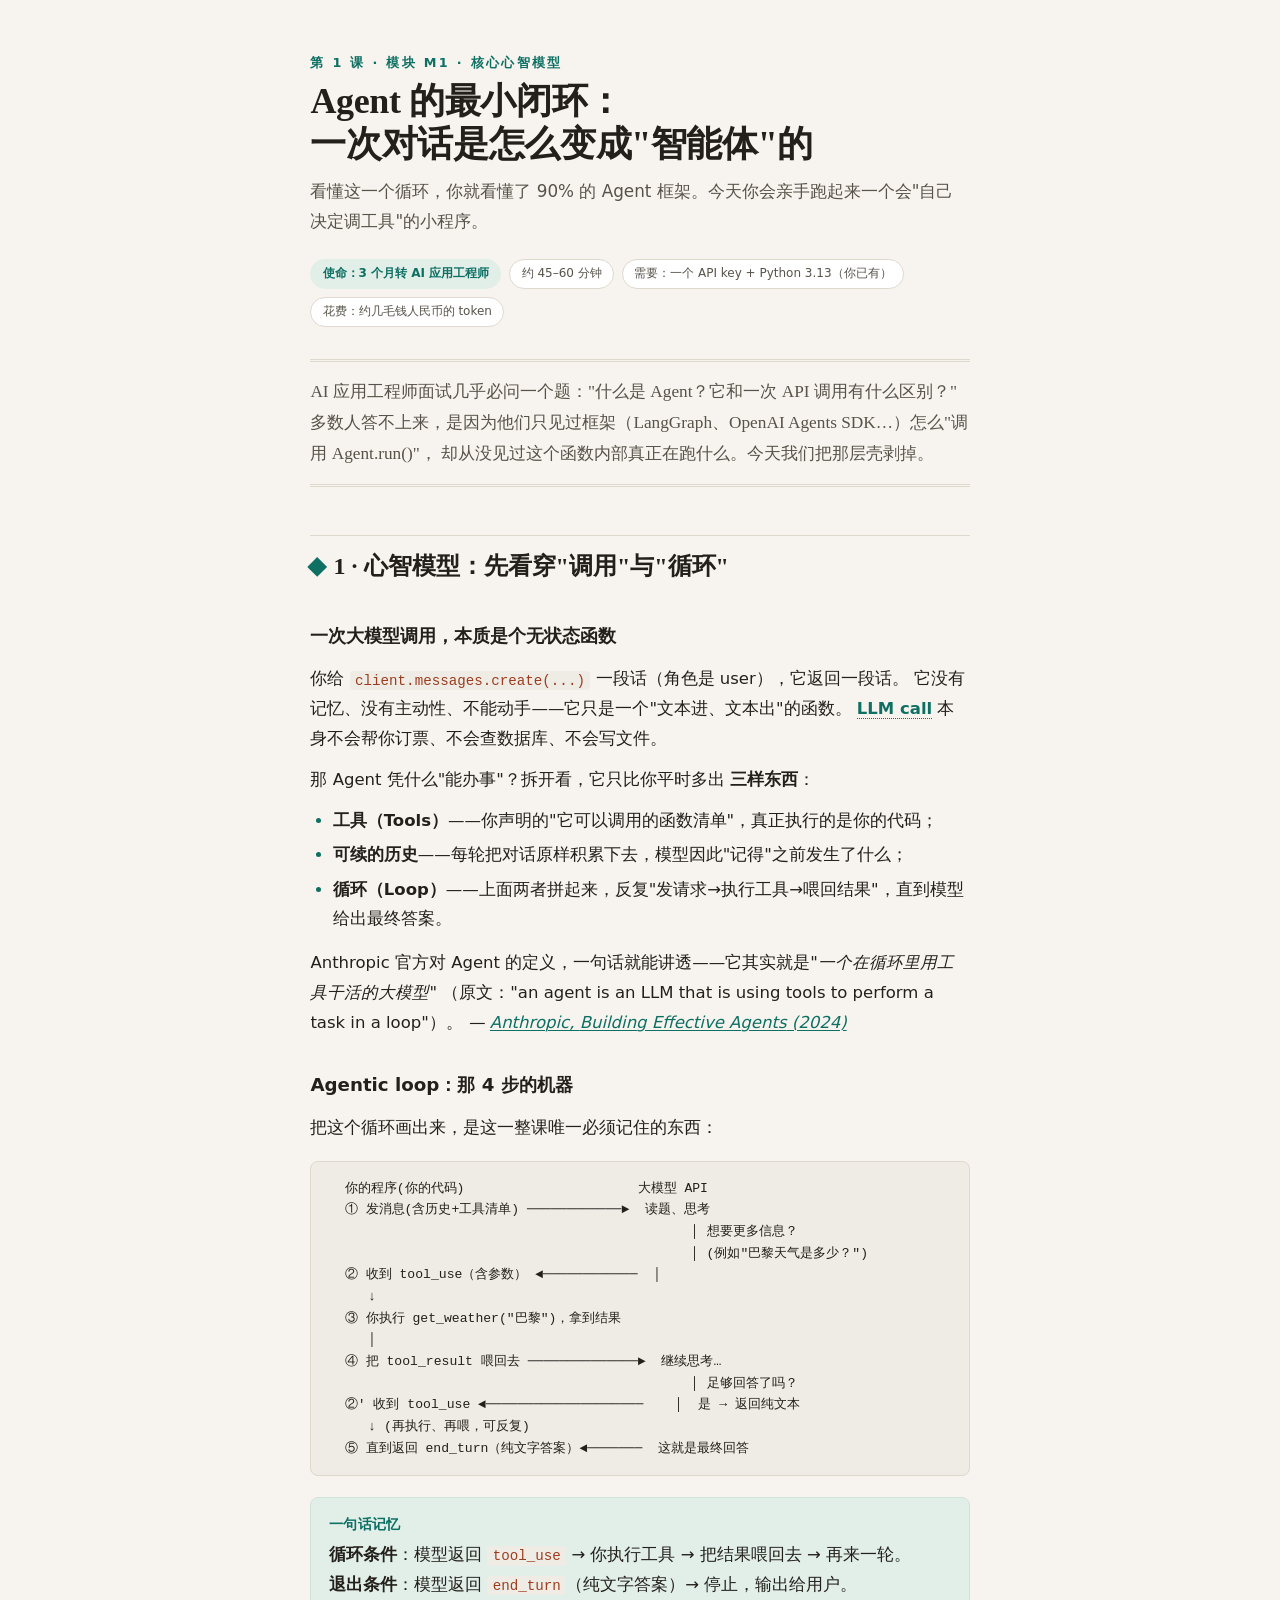
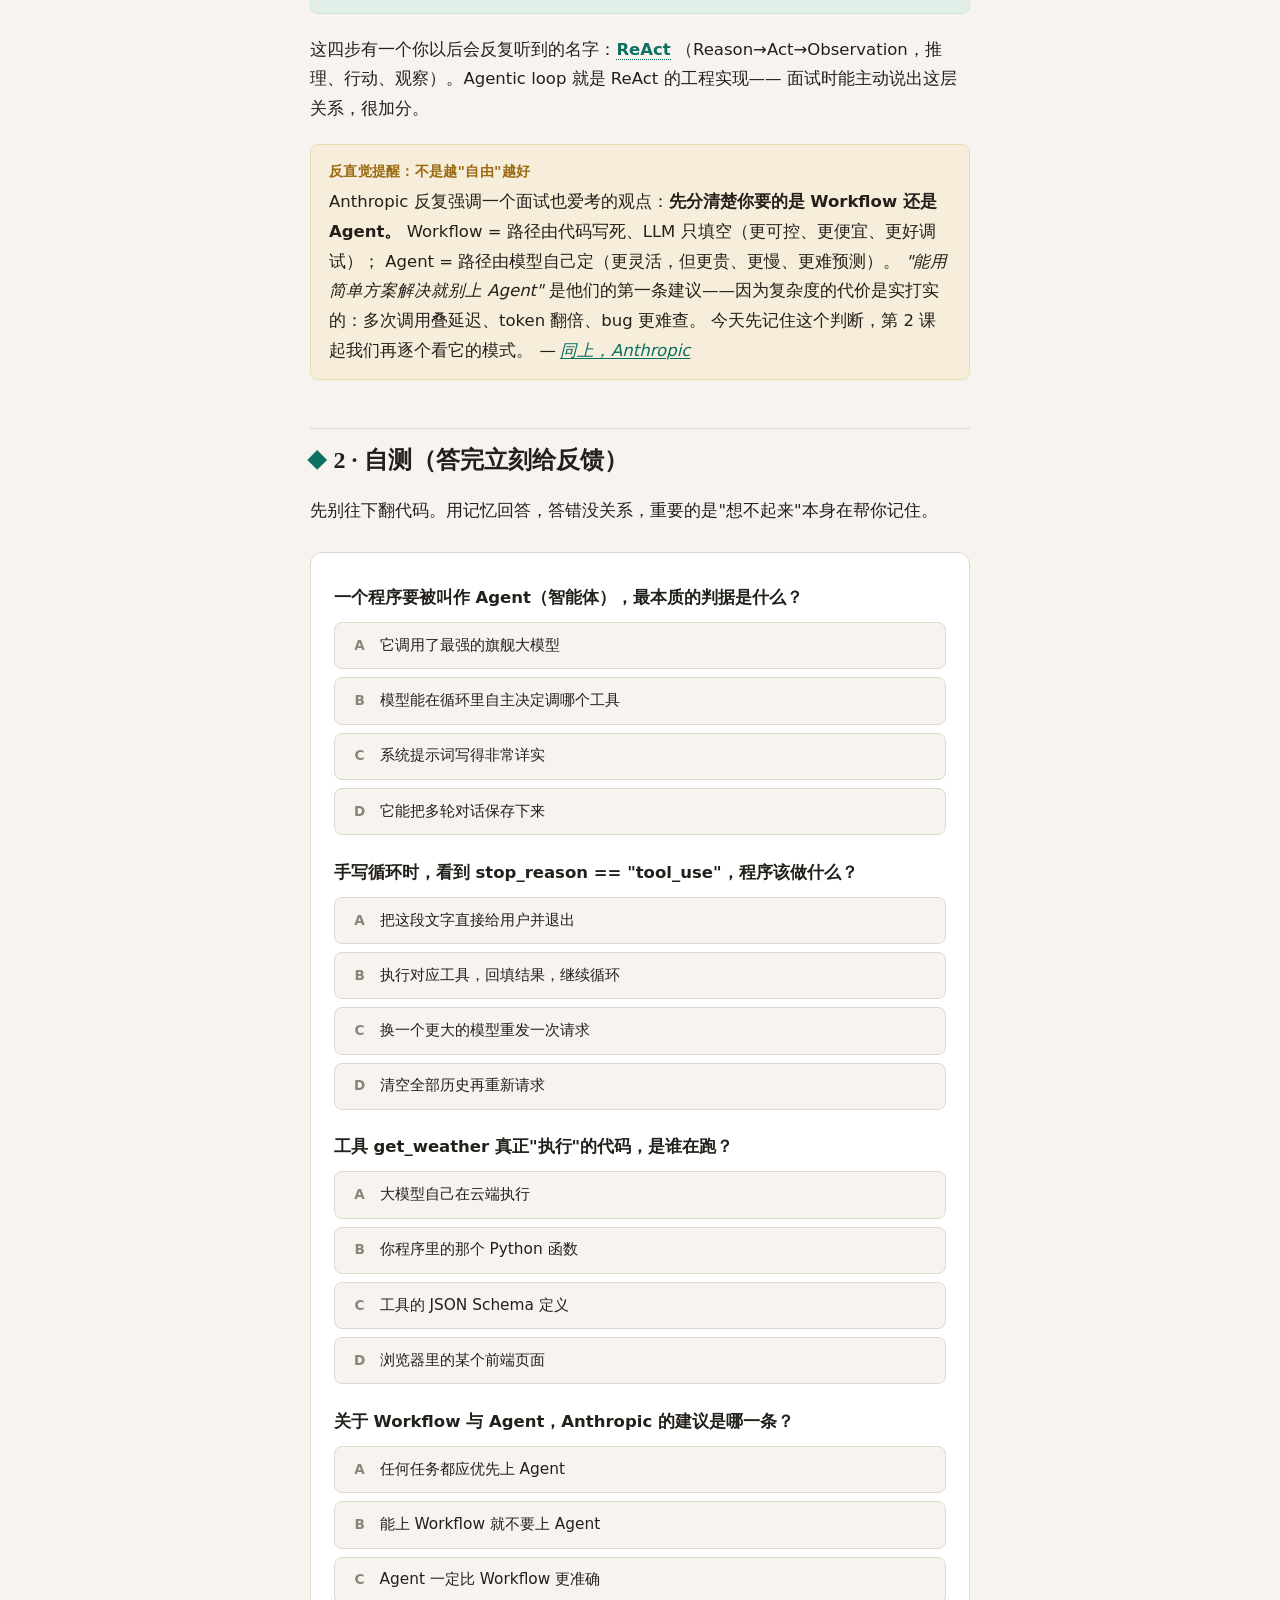
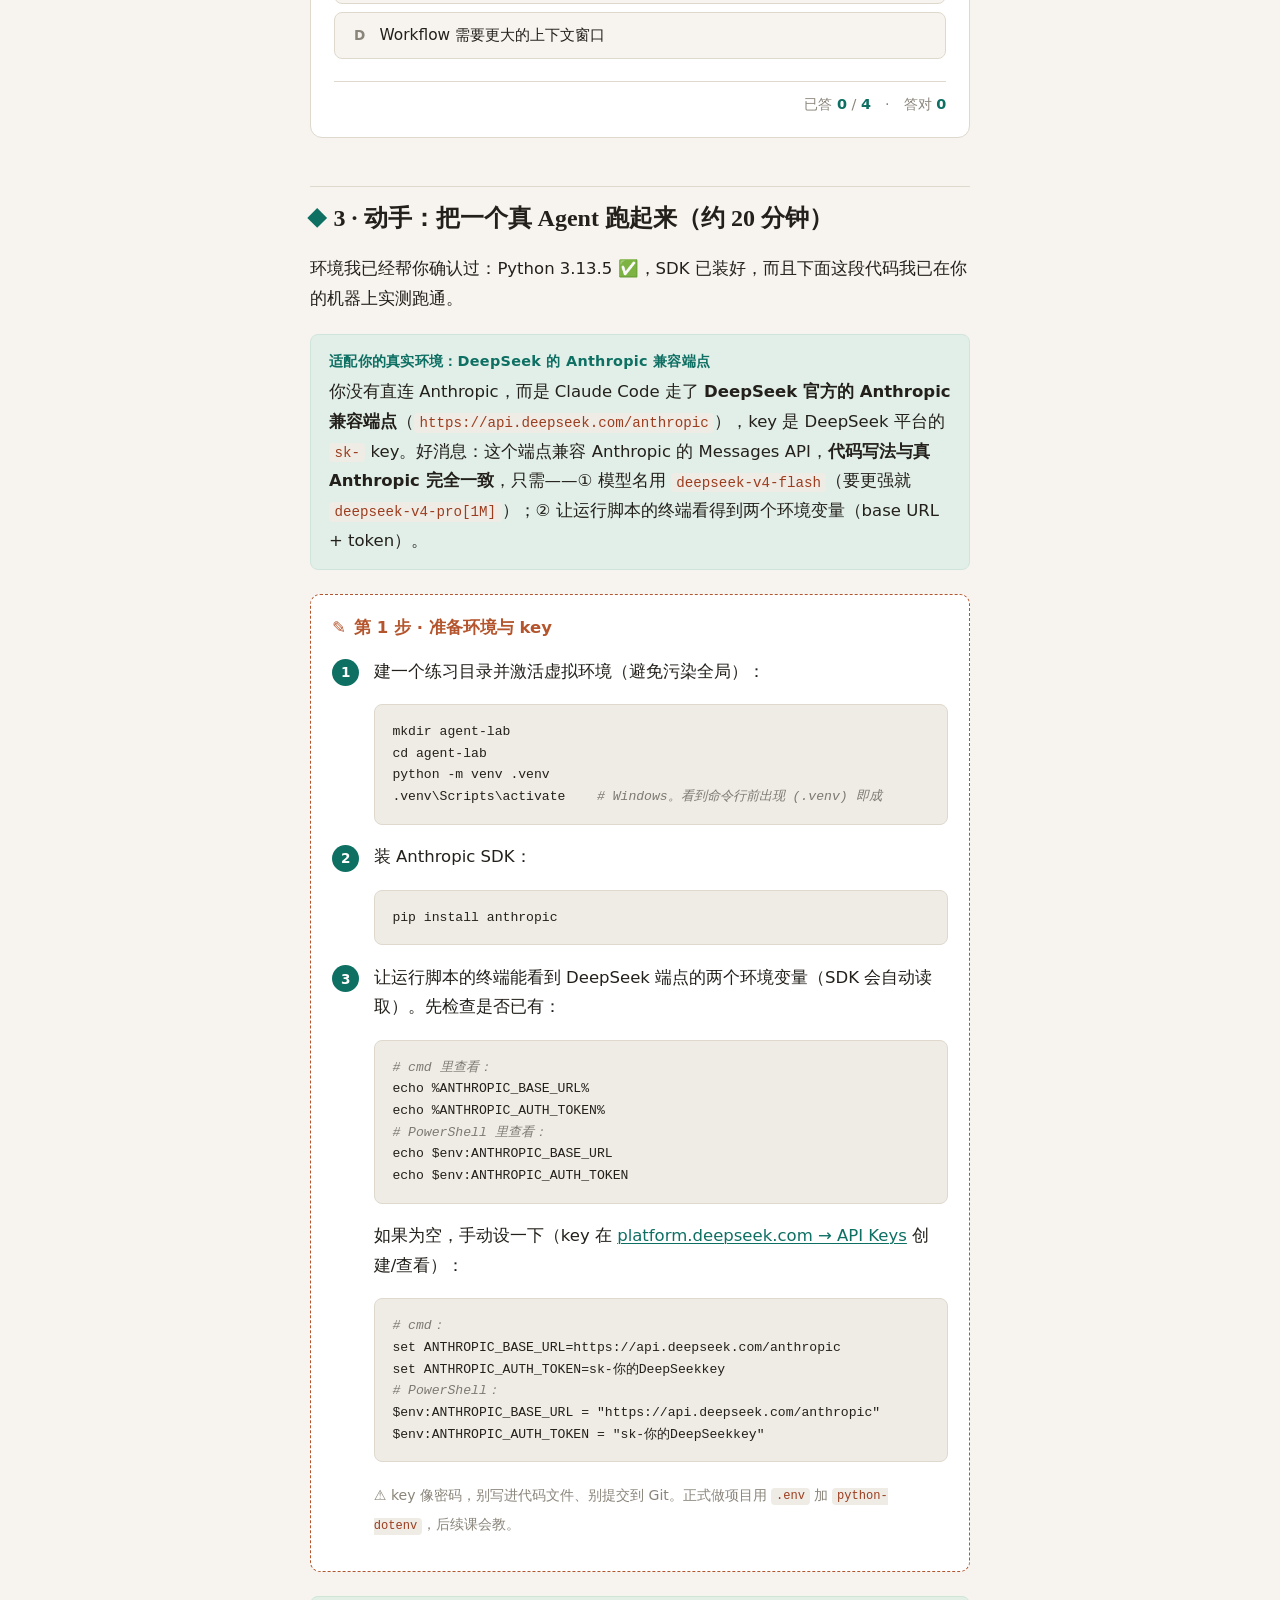
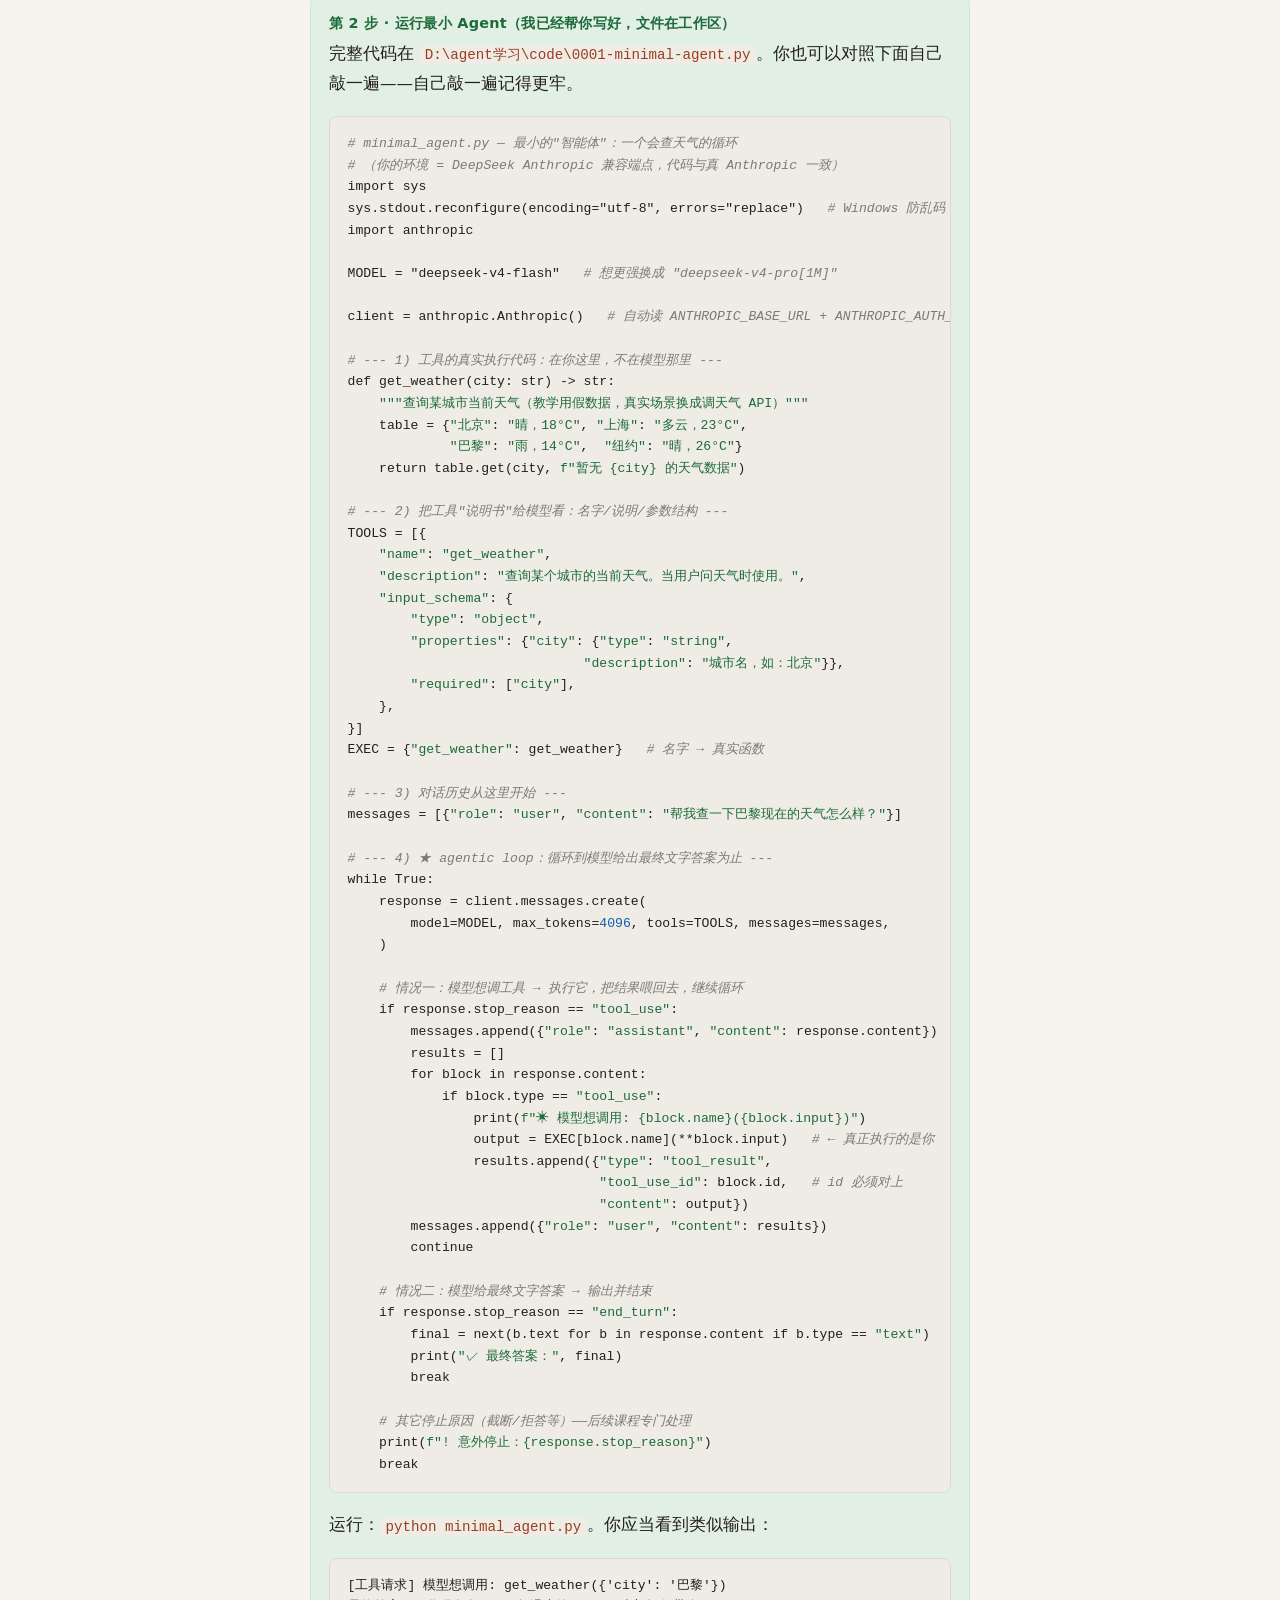
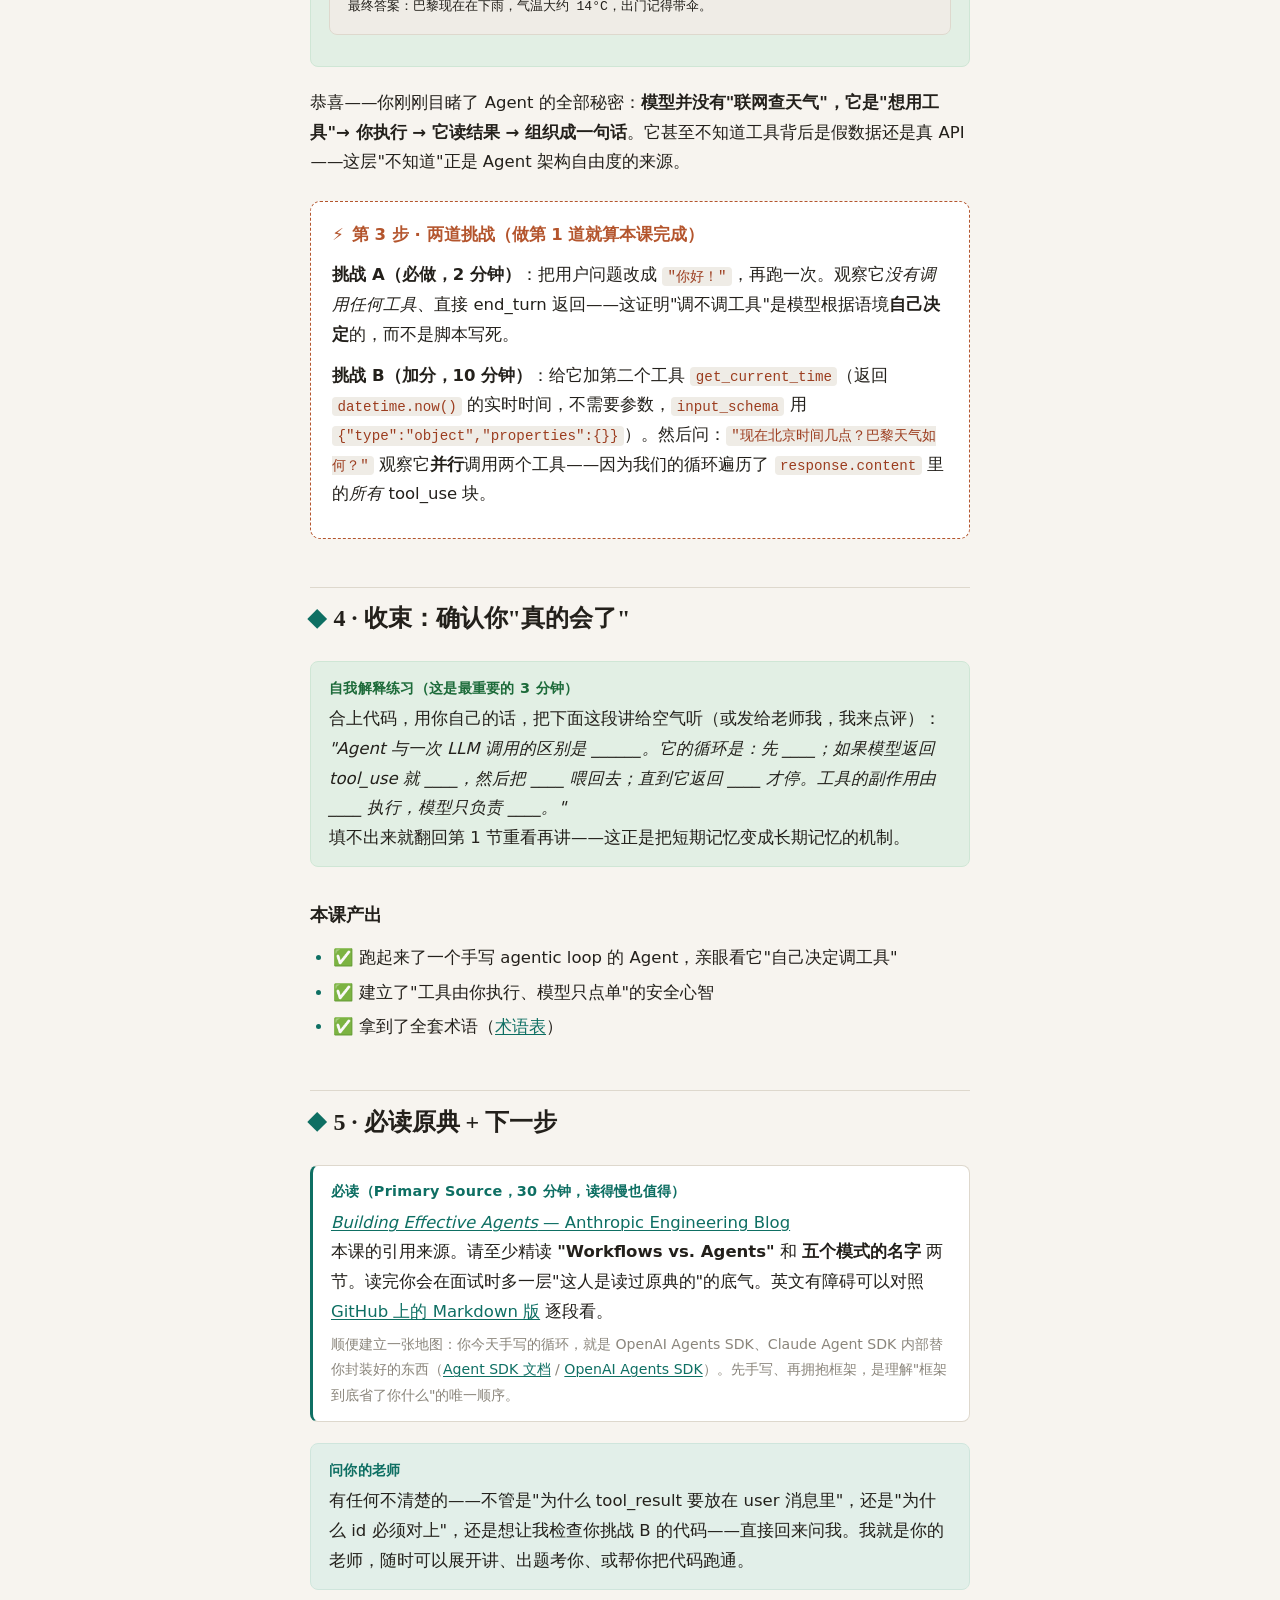
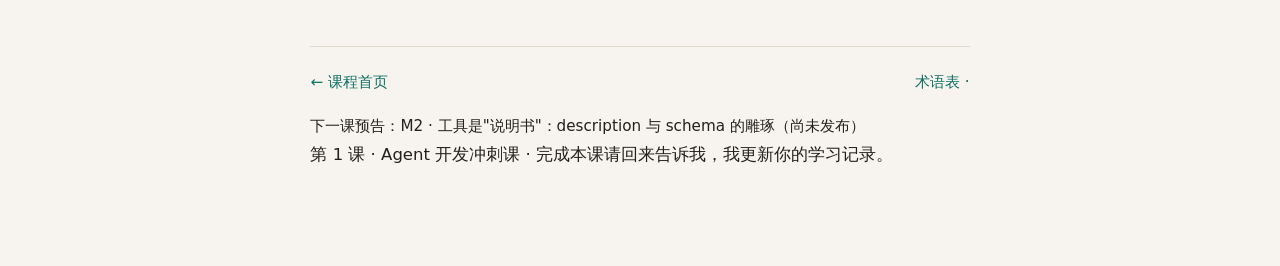
==== lessons/0001-the-agentic-loop.html @ eb6ffb1b "agent第一课" ====
<!DOCTYPE html>
<html lang="zh-CN">
<head>
<meta charset="UTF-8">
<meta name="viewport" content="width=device-width, initial-scale=1.0">
<title>第 1 课 · Agent 的最小闭环</title>
<link rel="stylesheet" href="../assets/lesson.css">
</head>
<body>
<div class="lesson">

  <!-- ============ 页眉 ============ -->
  <div class="lesson-kicker">第 1 课 · 模块 M1 · 核心心智模型</div>
  <h1 class="lesson-title">Agent 的最小闭环：<br>一次对话是怎么变成"智能体"的</h1>
  <p class="lesson-sub">看懂这一个循环，你就看懂了 90% 的 Agent 框架。今天你会亲手跑起来一个会"自己决定调工具"的小程序。</p>

  <div class="lesson-meta">
    <span class="chip mission">使命：3 个月转 AI 应用工程师</span>
    <span class="chip">约 45–60 分钟</span>
    <span class="chip">需要：一个 API key + Python 3.13（你已有）</span>
    <span class="chip">花费：约几毛钱人民币的 token</span>
  </div>

  <p class="lede">
    AI 应用工程师面试几乎必问一个题："什么是 Agent？它和一次 API 调用有什么区别？"
    多数人答不上来，是因为他们只见过框架（LangGraph、OpenAI Agents SDK…）怎么"调用 Agent.run()"，
    却从没见过这个函数内部真正在跑什么。今天我们把那层壳剥掉。
  </p>

  <!-- ============ 1 心智模型 ============ -->
  <h2 id="mental">1 · 心智模型：先看穿"调用"与"循环"</h2>

  <h3>一次大模型调用，本质是个无状态函数</h3>
  <p>
    你给 <code>client.messages.create(...)</code> 一段话（角色是 user），它返回一段话。
    它没有记忆、没有主动性、不能动手——它只是一个"文本进、文本出"的函数。
    <span class="term" title="见术语表">LLM call</span> 本身不会帮你订票、不会查数据库、不会写文件。
  </p>

  <p>
    那 Agent 凭什么"能办事"？拆开看，它只比你平时多出 <strong>三样东西</strong>：
  </p>
  <ul>
    <li><strong>工具（Tools）</strong>——你声明的"它可以调用的函数清单"，真正执行的是你的代码；</li>
    <li><strong>可续的历史</strong>——每轮把对话原样积累下去，模型因此"记得"之前发生了什么；</li>
    <li><strong>循环（Loop）</strong>——上面两者拼起来，反复"发请求→执行工具→喂回结果"，直到模型给出最终答案。</li>
  </ul>

  <p>
    Anthropic 官方对 Agent 的定义，一句话就能讲透——它其实就是"<em>一个在循环里用工具干活的大模型</em>"
    （原文："an agent is an LLM that is using tools to perform a task in a loop"）。
    <cite>— <a href="https://www.anthropic.com/engineering/building-effective-agents">Anthropic, <i>Building Effective Agents</i> (2024)</a></cite>
  </p>

  <h3>Agentic loop：那 4 步的机器</h3>
  <p>把这个循环画出来，是这一整课唯一必须记住的东西：</p>

<pre>
  你的程序(你的代码)                      大模型 API
  ① 发消息(含历史+工具清单) ────────────►  读题、思考
                                              │ 想要更多信息？
                                              │ (例如"巴黎天气是多少？")
  ② 收到 tool_use（含参数） ◄────────────  │
     ↓
  ③ 你执行 get_weather("巴黎")，拿到结果
     │
  ④ 把 tool_result 喂回去 ──────────────►  继续思考…
                                              │ 足够回答了吗？
  ②' 收到 tool_use ◄────────────────────    │  是 → 返回纯文本
     ↓ (再执行、再喂，可反复)
  ⑤ 直到返回 end_turn（纯文字答案）◄───────  这就是最终回答
</pre>

  <div class="callout info">
    <span class="t">一句话记忆</span>
    <p><strong>循环条件</strong>：模型返回 <code>tool_use</code> → 你执行工具 → 把结果喂回去 → 再来一轮。<br>
    <strong>退出条件</strong>：模型返回 <code>end_turn</code>（纯文字答案）→ 停止，输出给用户。</p>
  </div>

  <p>
    这四步有一个你以后会反复听到的名字：<span class="term" title="见术语表">ReAct</span>
    （Reason→Act→Observation，推理、行动、观察）。Agentic loop 就是 ReAct 的工程实现——
    面试时能主动说出这层关系，很加分。
  </p>

  <div class="callout warn">
    <span class="t">反直觉提醒：不是越"自由"越好</span>
    <p>
      Anthropic 反复强调一个面试也爱考的观点：<strong>先分清楚你要的是 Workflow 还是 Agent。</strong>
      Workflow = 路径由代码写死、LLM 只填空（更可控、更便宜、更好调试）；
      Agent = 路径由模型自己定（更灵活，但更贵、更慢、更难预测）。
      <em>"能用简单方案解决就别上 Agent"</em> 是他们的第一条建议——因为复杂度的代价是实打实的：多次调用叠延迟、token 翻倍、bug 更难查。
      今天先记住这个判断，第 2 课起我们再逐个看它的模式。
      <cite>— <a href="https://www.anthropic.com/engineering/building-effective-agents">同上，Anthropic</a></cite>
    </p>
  </div>

  <!-- ============ 2 自测 ============ -->
  <h2 id="quiz">2 · 自测（答完立刻给反馈）</h2>
  <p>先别往下翻代码。用记忆回答，答错没关系，重要的是"想不起来"本身在帮你记住。</p>

  <div class="quiz">
    <div class="q">
      <p class="q-text">一个程序要被叫作 Agent（智能体），最本质的判据是什么？</p>
      <div class="opts">
        <button class="opt" data-correct="false" data-explain="模型强不强不是判据——一个只会答一次的强模型依然不是 Agent。">
          <span class="tag">A</span><span>它调用了最强的旗舰大模型</span>
        </button>
        <button class="opt" data-correct="true" data-explain="对。核心是"循环 + 模型自主决定是否调工具"，路径不由代码写死。">
          <span class="tag">B</span><span>模型能在循环里自主决定调哪个工具</span>
        </button>
        <button class="opt" data-correct="false" data-explain="提示词再细，也只是"一次调用"做得更好，不是 Agent。">
          <span class="tag">C</span><span>系统提示词写得非常详实</span>
        </button>
        <button class="opt" data-correct="false" data-explain="能存多轮对话只是"记忆"模块，单靠它构不成 Agent。">
          <span class="tag">D</span><span>它能把多轮对话保存下来</span>
        </button>
      </div>
    </div>

    <div class="q">
      <p class="q-text">手写循环时，看到 stop_reason == "tool_use"，程序该做什么？</p>
      <div class="opts">
        <button class="opt" data-correct="false" data-explain="还没到输出的时候——模型是要调工具，不是要回答你。">
          <span class="tag">A</span><span>把这段文字直接给用户并退出</span>
        </button>
        <button class="opt" data-correct="true" data-explain="对。执行模型点名的工具，把 tool_result 按 id 喂回去，然后 continue 继续下一轮。">
          <span class="tag">B</span><span>执行对应工具，回填结果，继续循环</span>
        </button>
        <button class="opt" data-correct="false" data-explain="换模型不解决问题——它本来就想调工具，你得让它"调用完"。">
          <span class="tag">C</span><span>换一个更大的模型重发一次请求</span>
        </button>
        <button class="opt" data-correct="false" data-explain="清历史会丢掉前文，模型更答不对，而且这不是处理工具调用的方式。">
          <span class="tag">D</span><span>清空全部历史再重新请求</span>
        </button>
      </div>
    </div>

    <div class="q">
      <p class="q-text">工具 get_weather 真正"执行"的代码，是谁在跑？</p>
      <div class="opts">
        <button class="opt" data-correct="false" data-explain="大模型只"点单"不"做菜"——它返回参数，由你的程序执行。">
          <span class="tag">A</span><span>大模型自己在云端执行</span>
        </button>
        <button class="opt" data-correct="true" data-explain="对。工具 = 你注册给模型的函数，真正跑的是你进程里的 Python 函数。这也是安全边界所在。">
          <span class="tag">B</span><span>你程序里的那个 Python 函数</span>
        </button>
        <button class="opt" data-correct="false" data-explain="JSON Schema 只是"说明书"，描述参数，不执行任何东西。">
          <span class="tag">C</span><span>工具的 JSON Schema 定义</span>
        </button>
        <button class="opt" data-correct="false" data-explain="与浏览器无关；即便有前端，干活的仍是你的后端代码。">
          <span class="tag">D</span><span>浏览器里的某个前端页面</span>
        </button>
      </div>
    </div>

    <div class="q">
      <p class="q-text">关于 Workflow 与 Agent，Anthropic 的建议是哪一条？</p>
      <div class="opts">
        <button class="opt" data-correct="false" data-explain="正相反——复杂度有实打实代价（延迟、token、难调试）。">
          <span class="tag">A</span><span>任何任务都应优先上 Agent</span>
        </button>
        <button class="opt" data-correct="true" data-explain="对。先上最简方案，用评估证明确有需要，再升级到 Agent。">
          <span class="tag">B</span><span>能上 Workflow 就不要上 Agent</span>
        </button>
        <button class="opt" data-correct="false" data-explain="灵活 ≠ 更准。对固定任务，写死路径的 Workflow 往往更稳定可预测。">
          <span class="tag">C</span><span>Agent 一定比 Workflow 更准确</span>
        </button>
        <button class="opt" data-correct="false" data-explain="跟上下文窗口大小没关系，是"谁在定路径"的区别。">
          <span class="tag">D</span><span>Workflow 需要更大的上下文窗口</span>
        </button>
      </div>
    </div>
  </div>

  <!-- ============ 3 动手 ============ -->
  <h2 id="hands-on">3 · 动手：把一个真 Agent 跑起来（约 20 分钟）</h2>
  <p>环境我已经帮你确认过：Python 3.13.5 ✅，SDK 已装好，而且下面这段代码我已在你的机器上实测跑通。</p>

  <div class="callout info">
    <span class="t">适配你的真实环境：DeepSeek 的 Anthropic 兼容端点</span>
    <p>你没有直连 Anthropic，而是 Claude Code 走了 <b>DeepSeek 官方的 Anthropic 兼容端点</b>（<code>https://api.deepseek.com/anthropic</code>），key 是 DeepSeek 平台的 <code>sk-</code> key。好消息：这个端点兼容 Anthropic 的 Messages API，<b>代码写法与真 Anthropic 完全一致</b>，只需——① 模型名用 <code>deepseek-v4-flash</code>（要更强就 <code>deepseek-v4-pro[1M]</code>）；② 让运行脚本的终端看得到两个环境变量（base URL + token）。</p>
  </div>

  <div class="exercise">
    <span class="t">第 1 步 · 准备环境与 key</span>
    <ol class="steps">
      <li>建一个练习目录并激活虚拟环境（避免污染全局）：
<pre>mkdir agent-lab
cd agent-lab
python -m venv .venv
.venv\Scripts\activate    <span class="c"># Windows。看到命令行前出现 (.venv) 即成</span></pre>
      </li>
      <li>装 Anthropic SDK：
<pre>pip install anthropic</pre>
      </li>
      <li>
        让运行脚本的终端能看到 DeepSeek 端点的两个环境变量（SDK 会自动读取）。先检查是否已有：
<pre><span class="c"># cmd 里查看：</span>
echo %ANTHROPIC_BASE_URL%
echo %ANTHROPIC_AUTH_TOKEN%
<span class="c"># PowerShell 里查看：</span>
echo $env:ANTHROPIC_BASE_URL
echo $env:ANTHROPIC_AUTH_TOKEN</pre>
        如果为空，手动设一下（key 在 <a href="https://platform.deepseek.com">platform.deepseek.com → API Keys</a> 创建/查看）：
<pre><span class="c"># cmd：</span>
set ANTHROPIC_BASE_URL=https://api.deepseek.com/anthropic
set ANTHROPIC_AUTH_TOKEN=sk-你的DeepSeekkey
<span class="c"># PowerShell：</span>
$env:ANTHROPIC_BASE_URL = "https://api.deepseek.com/anthropic"
$env:ANTHROPIC_AUTH_TOKEN = "sk-你的DeepSeekkey"</pre>
        <span class="fn">⚠️ key 像密码，别写进代码文件、别提交到 Git。正式做项目用 <code>.env</code> 加 <code>python-dotenv</code>，后续课会教。</span>
      </li>
    </ol>
  </div>

  <div class="callout do">
    <span class="t">第 2 步 · 运行最小 Agent（我已经帮你写好，文件在工作区）</span>
    <p>完整代码在 <code>D:\agent学习\code\0001-minimal-agent.py</code>。你也可以对照下面自己敲一遍——自己敲一遍记得更牢。</p>
<pre><span class="c"># minimal_agent.py — 最小的"智能体"：一个会查天气的循环
# （你的环境 = DeepSeek Anthropic 兼容端点，代码与真 Anthropic 一致）</span>
import sys
sys.stdout.reconfigure(encoding="utf-8", errors="replace")   <span class="c"># Windows 防乱码</span>
import anthropic

MODEL = "deepseek-v4-flash"   <span class="c"># 想更强换成 "deepseek-v4-pro[1M]"</span>

client = anthropic.Anthropic()   <span class="c"># 自动读 ANTHROPIC_BASE_URL + ANTHROPIC_AUTH_TOKEN</span>

<span class="c"># --- 1) 工具的真实执行代码：在你这里，不在模型那里 ---</span>
def get_weather(city: str) -&gt; str:
    <span class="s">"""查询某城市当前天气（教学用假数据，真实场景换成调天气 API）"""</span>
    table = {<span class="s">"北京"</span>: <span class="s">"晴，18°C"</span>, <span class="s">"上海"</span>: <span class="s">"多云，23°C"</span>,
             <span class="s">"巴黎"</span>: <span class="s">"雨，14°C"</span>,  <span class="s">"纽约"</span>: <span class="s">"晴，26°C"</span>}
    return table.get(city, <span class="s">f"暂无 {city} 的天气数据"</span>)

<span class="c"># --- 2) 把工具"说明书"给模型看：名字/说明/参数结构 ---</span>
TOOLS = [{
    <span class="s">"name"</span>: <span class="s">"get_weather"</span>,
    <span class="s">"description"</span>: <span class="s">"查询某个城市的当前天气。当用户问天气时使用。"</span>,
    <span class="s">"input_schema"</span>: {
        <span class="s">"type"</span>: <span class="s">"object"</span>,
        <span class="s">"properties"</span>: {<span class="s">"city"</span>: {<span class="s">"type"</span>: <span class="s">"string"</span>,
                              <span class="s">"description"</span>: <span class="s">"城市名，如：北京"</span>}},
        <span class="s">"required"</span>: [<span class="s">"city"</span>],
    },
}]
EXEC = {<span class="s">"get_weather"</span>: get_weather}   <span class="c"># 名字 → 真实函数</span>

<span class="c"># --- 3) 对话历史从这里开始 ---</span>
messages = [{<span class="s">"role"</span>: <span class="s">"user"</span>, <span class="s">"content"</span>: <span class="s">"帮我查一下巴黎现在的天气怎么样？"</span>}]

<span class="c"># --- 4) ★ agentic loop：循环到模型给出最终文字答案为止 ---</span>
while True:
    response = client.messages.create(
        model=MODEL, max_tokens=<span class="n">4096</span>, tools=TOOLS, messages=messages,
    )

    <span class="c"># 情况一：模型想调工具 → 执行它，把结果喂回去，继续循环</span>
    if response.stop_reason == <span class="s">"tool_use"</span>:
        messages.append({<span class="s">"role"</span>: <span class="s">"assistant"</span>, <span class="s">"content"</span>: response.content})
        results = []
        for block in response.content:
            if block.type == <span class="s">"tool_use"</span>:
                print(<span class="s">f"✳ 模型想调用: {block.name}({block.input})"</span>)
                output = EXEC[block.name](**block.input)   <span class="c"># ← 真正执行的是你</span>
                results.append({<span class="s">"type"</span>: <span class="s">"tool_result"</span>,
                                <span class="s">"tool_use_id"</span>: block.id,   <span class="c"># id 必须对上</span>
                                <span class="s">"content"</span>: output})
        messages.append({<span class="s">"role"</span>: <span class="s">"user"</span>, <span class="s">"content"</span>: results})
        continue

    <span class="c"># 情况二：模型给最终文字答案 → 输出并结束</span>
    if response.stop_reason == <span class="s">"end_turn"</span>:
        final = next(b.text for b in response.content if b.type == <span class="s">"text"</span>)
        print(<span class="s">"✓ 最终答案："</span>, final)
        break

    <span class="c"># 其它停止原因（截断/拒答等）——后续课程专门处理</span>
    print(<span class="s">f"! 意外停止：{response.stop_reason}"</span>)
    break</pre>
    <p>运行：<code>python minimal_agent.py</code>。你应当看到类似输出：</p>
<pre>[工具请求] 模型想调用: get_weather({'city': '巴黎'})
最终答案：巴黎现在在下雨，气温大约 14°C，出门记得带伞。</pre>
  </div>

  <p>恭喜——你刚刚目睹了 Agent 的全部秘密：<strong>模型并没有"联网查天气"，它是"想用工具"→ 你执行 → 它读结果 → 组织成一句话</strong>。它甚至不知道工具背后是假数据还是真 API——这层"不知道"正是 Agent 架构自由度的来源。</p>

  <div class="challenge">
    <span class="t">第 3 步 · 两道挑战（做第 1 道就算本课完成）</span>
    <p><strong>挑战 A（必做，2 分钟）</strong>：把用户问题改成 <code>"你好！"</code>，再跑一次。观察它<em>没有调用任何工具</em>、直接 end_turn 返回——这证明"调不调工具"是模型根据语境<strong>自己决定</strong>的，而不是脚本写死。</p>
    <p><strong>挑战 B（加分，10 分钟）</strong>：给它加第二个工具 <code>get_current_time</code>（返回 <code>datetime.now()</code> 的实时时间，不需要参数，<code>input_schema</code> 用 <code>{"type":"object","properties":{}}</code>）。然后问：<code>"现在北京时间几点？巴黎天气如何？"</code> 观察它<strong>并行</strong>调用两个工具——因为我们的循环遍历了 <code>response.content</code> 里的<em>所有</em> tool_use 块。</p>
  </div>

  <!-- ============ 4 收束 ============ -->
  <h2 id="wrap">4 · 收束：确认你"真的会了"</h2>

  <div class="callout do">
    <span class="t">自我解释练习（这是最重要的 3 分钟）</span>
    <p>合上代码，用你自己的话，把下面这段讲给空气听（或发给老师我，我来点评）：<br>
    <em>"Agent 与一次 LLM 调用的区别是 ______。它的循环是：先 ____；如果模型返回 tool_use 就 ____，然后把 ____ 喂回去；直到它返回 ____ 才停。工具的副作用由 ____ 执行，模型只负责 ____。"</em><br>
    填不出来就翻回第 1 节重看再讲——这正是把短期记忆变成长期记忆的机制。</p>
  </div>

  <h3>本课产出</h3>
  <ul>
    <li>✅ 跑起来了一个手写 agentic loop 的 Agent，亲眼看它"自己决定调工具"</li>
    <li>✅ 建立了"工具由你执行、模型只点单"的安全心智</li>
    <li>✅ 拿到了全套术语（<a href="../reference/glossary-core-terms.html">术语表</a>）</li>
  </ul>

  <!-- ============ 5 延伸阅读 ============ -->
  <h2 id="read">5 · 必读原典 + 下一步</h2>

  <div class="callout read">
    <span class="t">必读（Primary Source，30 分钟，读得慢也值得）</span>
    <p><a href="https://www.anthropic.com/engineering/building-effective-agents"><i>Building Effective Agents</i> — Anthropic Engineering Blog</a><br>
    本课的引用来源。请至少精读 <strong>"Workflows vs. Agents"</strong> 和 <strong>五个模式的名字</strong> 两节。读完你会在面试时多一层"这人是读过原典的"的底气。英文有障碍可以对照 <a href="https://github.com/machinedge/building-effective-agents/blob/main/building-effective-agents.md">GitHub 上的 Markdown 版</a> 逐段看。</p>
    <p class="fn">顺便建立一张地图：你今天手写的循环，就是 OpenAI Agents SDK、Claude Agent SDK 内部替你封装好的东西（<a href="https://code.claude.com/docs/en/agent-sdk">Agent SDK 文档</a> / <a href="https://openai.github.io/openai-agents-python/">OpenAI Agents SDK</a>）。先手写、再拥抱框架，是理解"框架到底省了你什么"的唯一顺序。</p>
  </div>

  <div class="callout info">
    <span class="t">问你的老师</span>
    <p>有任何不清楚的——不管是"为什么 tool_result 要放在 user 消息里"，还是"为什么 id 必须对上"，还是想让我检查你挑战 B 的代码——直接回来问我。我就是你的老师，随时可以展开讲、出题考你、或帮你把代码跑通。</p>
  </div>

  <div class="lesson-nav">
    <a href="../index.html">← 课程首页</a>
    <a href="../reference/glossary-core-terms.html">术语表 ·</a>
    <span class="next">下一课预告：M2 · 工具是"说明书"：description 与 schema 的雕琢（尚未发布）</span>
  </div>

  <footer class="colophon">第 1 课 · Agent 开发冲刺课 · 完成本课请回来告诉我，我更新你的学习记录。</footer>
</div>

<script src="../assets/quiz.js"></script>
</body>
</html>
---- assets/lesson.css ----
/* ============================================================
   lesson.css — 统一课件风格（本课程共享组件 #1）
   设计：暖纸底 + 墨色字 + 深青强调；适合屏幕阅读与打印。
   ============================================================ */

:root {
  --paper: #f7f4ef;          /* 页面暖纸底 */
  --card: #ffffff;           /* 面板白 */
  --ink: #23201b;            /* 主文字（墨色，偏暖） */
  --ink-soft: #57534a;       /* 次要文字 */
  --muted: #8a857b;          /* 弱文字/时间戳 */
  --accent: #0e6f63;         /* 深青：主强调 */
  --accent-soft: #e2efe9;    /* 强调的浅底 */
  --rust: #b4552d;           /* 赤褐：次级强调/练习 */
  --rust-soft: #f7e7de;
  --danger: #b3261e;
  --danger-soft: #fae6e4;
  --good: #1d6b3a;
  --good-soft: #e2efe4;
  --gold: #9a6b13;
  --gold-soft: #f6eeda;
  --code-bg: #efece6;
  --rule: #ded8cd;
  --measure: 44rem;          /* 正文栏宽（Tufte 式舒适栏） */
  --serif: Georgia, "Times New Roman", "Songti SC", "SimSun", serif;
  --sans: "Segoe UI", "PingFang SC", "Microsoft YaHei UI", "Microsoft YaHei", "Noto Sans SC", system-ui, sans-serif;
  --mono: "Cascadia Code", "JetBrains Mono", Consolas, "Courier New", monospace;
}

* { box-sizing: border-box; }

html { scroll-behavior: smooth; }

body {
  margin: 0;
  background: var(--paper);
  color: var(--ink);
  font-family: var(--sans);
  font-size: 16.5px;
  line-height: 1.8;
  -webkit-font-smoothing: antialiased;
}

/* ---------- 页面容器与页眉 ---------- */
.lesson {
  max-width: var(--measure);
  margin: 0 auto;
  padding: 3.2rem 1.4rem 6rem;
}

.lesson-kicker {
  font-size: 0.8rem;
  letter-spacing: 0.18em;
  text-transform: uppercase;
  color: var(--accent);
  font-weight: 700;
}

h1.lesson-title {
  font-family: var(--serif);
  font-weight: 700;
  font-size: 2.25rem;
  line-height: 1.2;
  margin: 0.35rem 0 0.6rem;
  letter-spacing: -0.01em;
}

.lesson-sub {
  font-size: 1.05rem;
  color: var(--ink-soft);
  margin: 0 0 1.4rem;
}

.lesson-meta {
  display: flex;
  flex-wrap: wrap;
  gap: 0.5rem;
  margin: 0 0 2rem;
}
.chip {
  font-size: 0.75rem;
  padding: 0.2rem 0.7rem;
  border-radius: 999px;
  background: var(--card);
  border: 1px solid var(--rule);
  color: var(--ink-soft);
}
.chip b { color: var(--ink); font-weight: 600; }
.chip.mission { background: var(--accent-soft); border-color: transparent; color: var(--accent); font-weight: 600; }

/* 一根分隔线，标注"进入正文" */
.lede {
  border-top: 3px double var(--rule);
  border-bottom: 3px double var(--rule);
  padding: 0.9rem 0;
  color: var(--ink-soft);
  font-family: var(--serif);
  font-size: 1.08rem;
}

/* ---------- 标题体系 ---------- */
h2 {
  font-family: var(--serif);
  font-size: 1.5rem;
  margin: 3rem 0 0.9rem;
  padding-top: 0.6rem;
  border-top: 1px solid var(--rule);
}
h2::before {
  content: "";
  display: inline-block;
  width: 0.9rem;
  height: 0.9rem;
  background: var(--accent);
  margin-right: 0.55rem;
  transform: rotate(45deg);
}
h3 { font-size: 1.14rem; margin: 2rem 0 0.6rem; color: var(--ink); }
h4 { font-size: 1rem; margin: 1.5rem 0 0.4rem; }

p { margin: 0.7rem 0; }
strong { color: var(--ink); }
em { color: inherit; }
a { color: var(--accent); text-decoration-thickness: 0.08em; text-underline-offset: 2px; }
a:hover { color: var(--rust); }

ul, ol { margin: 0.7rem 0 0.9rem; padding-left: 1.4rem; }
li { margin: 0.3rem 0; }
li::marker { color: var(--accent); }

hr { border: none; border-top: 1px solid var(--rule); margin: 2.4rem 0; }

blockquote {
  margin: 1.2rem 0;
  padding: 0.4rem 1.2rem;
  border-left: 3px solid var(--accent);
  background: var(--card);
  color: var(--ink-soft);
  border-radius: 0 6px 6px 0;
}
blockquote p { margin: 0.4rem 0; }
blockquote cite { display: block; margin-top: 0.3rem; font-size: 0.85rem; color: var(--muted); font-style: normal; }

/* ---------- 代码 ---------- */
code {
  font-family: var(--mono);
  font-size: 0.86em;
  background: var(--code-bg);
  padding: 0.12em 0.38em;
  border-radius: 4px;
  color: #9c3d1f;
}

pre {
  background: var(--code-bg);
  border: 1px solid var(--rule);
  border-radius: 8px;
  padding: 1rem 1.1rem;
  overflow-x: auto;
  font-family: var(--mono);
  font-size: 0.82rem;
  line-height: 1.65;
  margin: 1.1rem 0;
}
pre code { background: none; padding: 0; color: var(--ink); font-size: inherit; }
pre .c  { color: #7d7a72; font-style: italic; }  /* 注释 */
pre .k  { color: #7a3e9d; }                      /* 关键字 */
pre .s  { color: #1d6b3a; }                      /* 字符串 */
pre .n  { color: #0e5fa8; }                      /* 数字/常量 */
pre .f  { color: #0e6f63; }                      /* 函数名 */

/* ---------- 信息框组件 ---------- */
.callout {
  border-radius: 8px;
  padding: 0.85rem 1.1rem;
  margin: 1.3rem 0;
  border: 1px solid transparent;
}
.callout .t { font-weight: 700; display: block; margin-bottom: 0.15rem; font-size: 0.9rem; letter-spacing: 0.02em; }
.callout p { margin: 0.35rem 0; }
.callout p:first-of-type { margin-top: 0; }
.callout p:last-child { margin-bottom: 0; }

.info { background: var(--accent-soft); border-color: #cfe5dc; }
.info .t { color: var(--accent); }
.warn { background: var(--gold-soft); border-color: #eadbb5; }
.warn .t { color: var(--gold); }
.warn code, .danger code { color: inherit; }
.danger { background: var(--danger-soft); border-color: #efd0cc; }
.danger .t { color: var(--danger); }
.read { background: var(--card); border-color: var(--rule); border-left: 3px solid var(--accent); }
.read .t { color: var(--accent); }
.do { background: var(--good-soft); border-color: #cfe6d5; }
.do .t { color: var(--good); }

/* 动作/练习块 */
.exercise, .challenge {
  background: var(--card);
  border: 1px dashed var(--rust);
  border-radius: 10px;
  padding: 1.1rem 1.3rem;
  margin: 1.5rem 0;
}
.exercise .t, .challenge .t {
  font-weight: 700; color: var(--rust); display: flex; align-items: center; gap: 0.5rem;
}
.exercise .t::before, .challenge .t::before {
  content: "✎"; font-weight: 400;
}
.challenge .t::before { content: "⚡"; }

/* ---------- 测验（quiz.js 组件） ---------- */
.quiz {
  background: var(--card);
  border: 1px solid var(--rule);
  border-radius: 12px;
  padding: 1.2rem 1.4rem;
  margin: 1.6rem 0;
}
.quiz .q { margin: 1.4rem 0; }
.quiz .q:first-child { margin-top: 0.3rem; }
.quiz .q-text { font-weight: 600; margin-bottom: 0.6rem; }
.quiz .opts { display: flex; flex-direction: column; gap: 0.5rem; }
.quiz button.opt {
  text-align: left;
  font: inherit;
  font-size: 0.96rem;
  color: var(--ink);
  background: var(--paper);
  border: 1px solid var(--rule);
  border-radius: 8px;
  padding: 0.55rem 0.9rem;
  cursor: pointer;
  transition: border-color .12s, background .12s;
  display: flex;
  gap: 0.6rem;
  align-items: baseline;
}
.quiz button.opt .tag {
  flex: none; width: 1.3rem; text-align: center;
  color: var(--muted); font-weight: 700; font-size: 0.85rem;
}
.quiz button.opt:hover:not(:disabled) { border-color: var(--accent); background: #fff; }
.quiz button.opt:disabled { cursor: default; }
.quiz button.opt.correct { background: var(--good-soft); border-color: var(--good); color: var(--good); }
.quiz button.opt.wrong   { background: var(--danger-soft); border-color: var(--danger); color: var(--danger); }
.quiz .explain { display: none; margin-top: 0.7rem; font-size: 0.95rem; color: var(--ink-soft); border-top: 1px dashed var(--rule); padding-top: 0.6rem; }
.quiz .q.done .explain { display: block; }
.quiz .score {
  text-align: right;
  font-size: 0.9rem;
  color: var(--muted);
  margin-top: 1rem;
  border-top: 1px solid var(--rule);
  padding-top: 0.6rem;
}
.quiz .score b { color: var(--accent); }

/* ---------- 术语/引用交叉链接 ---------- */
.term { color: var(--accent); font-weight: 600; text-decoration: none; border-bottom: 1px dotted var(--accent); cursor: help; }
.xref { display: inline-block; margin-top: 0.3rem; font-size: 0.95rem; }

/* 图注式小字 / 副注 */
.fn {
  font-size: 0.88rem; color: var(--muted);
}

/* ---------- 术语表（reference 文档通用） ---------- */
.gloss { counter-reset: gi; list-style: none; padding: 0; margin: 1.2rem 0; }
.gloss > li {
  counter-increment: gi;
  display: grid;
  grid-template-columns: 9.5rem 1fr;
  gap: 0.2rem 1.2rem;
  padding: 0.85rem 0.1rem;
  border-bottom: 1px solid var(--rule);
}
.gloss > li::before {
  content: none;
}
.gloss .en {
  font-family: var(--mono);
  font-size: 0.92rem;
  font-weight: 700;
  color: var(--accent);
  grid-column: 1;
  grid-row: 1 / span 2;
  align-self: start;
}
.gloss .zh { grid-column: 2; font-weight: 600; }
.gloss .def { grid-column: 2; color: var(--ink-soft); font-size: 0.97rem; }
.gloss .en .alt { display: block; font-weight: 400; color: var(--muted); font-size: 0.8rem; margin-top: 0.2rem; }
@media (max-width: 560px) {
  .gloss > li { grid-template-columns: 1fr; }
  .gloss .en { grid-row: auto; }
}

/* 结尾链接带 */
.lesson-nav {
  margin-top: 3.5rem;
  padding-top: 1.4rem;
  border-top: 1px solid var(--rule);
  display: flex;
  justify-content: space-between;
  gap: 1rem;
  flex-wrap: wrap;
  font-size: 0.95rem;
}
.lesson-nav a { text-decoration: none; }
.lesson-nav .next { text-align: right; }

footer .colophon {
  margin-top: 1rem;
  font-size: 0.8rem;
  color: var(--muted);
}

/* 步骤列表（动手环节常需编号走查） */
ol.steps { counter-reset: step; list-style: none; padding-left: 0; }
ol.steps > li {
  counter-increment: step;
  position: relative;
  padding-left: 2.6rem;
  margin: 0.9rem 0;
}
ol.steps > li::before {
  content: counter(step);
  position: absolute; left: 0; top: 0.15rem;
  width: 1.7rem; height: 1.7rem;
  background: var(--accent); color: #fff;
  border-radius: 50%;
  font-weight: 700; font-size: 0.85rem;
  display: flex; align-items: center; justify-content: center;
}

/* ---------- 打印 ---------- */
@media print {
  body { background: #fff; font-size: 11.5pt; }
  .lesson { max-width: 100%; padding: 0; }
  h2 { page-break-after: avoid; }
  pre, .quiz, .callout, .exercise, .challenge { page-break-inside: avoid; }
  .quiz button.opt { border: 1px solid #999; }
  a { color: inherit; text-decoration: none; }
}
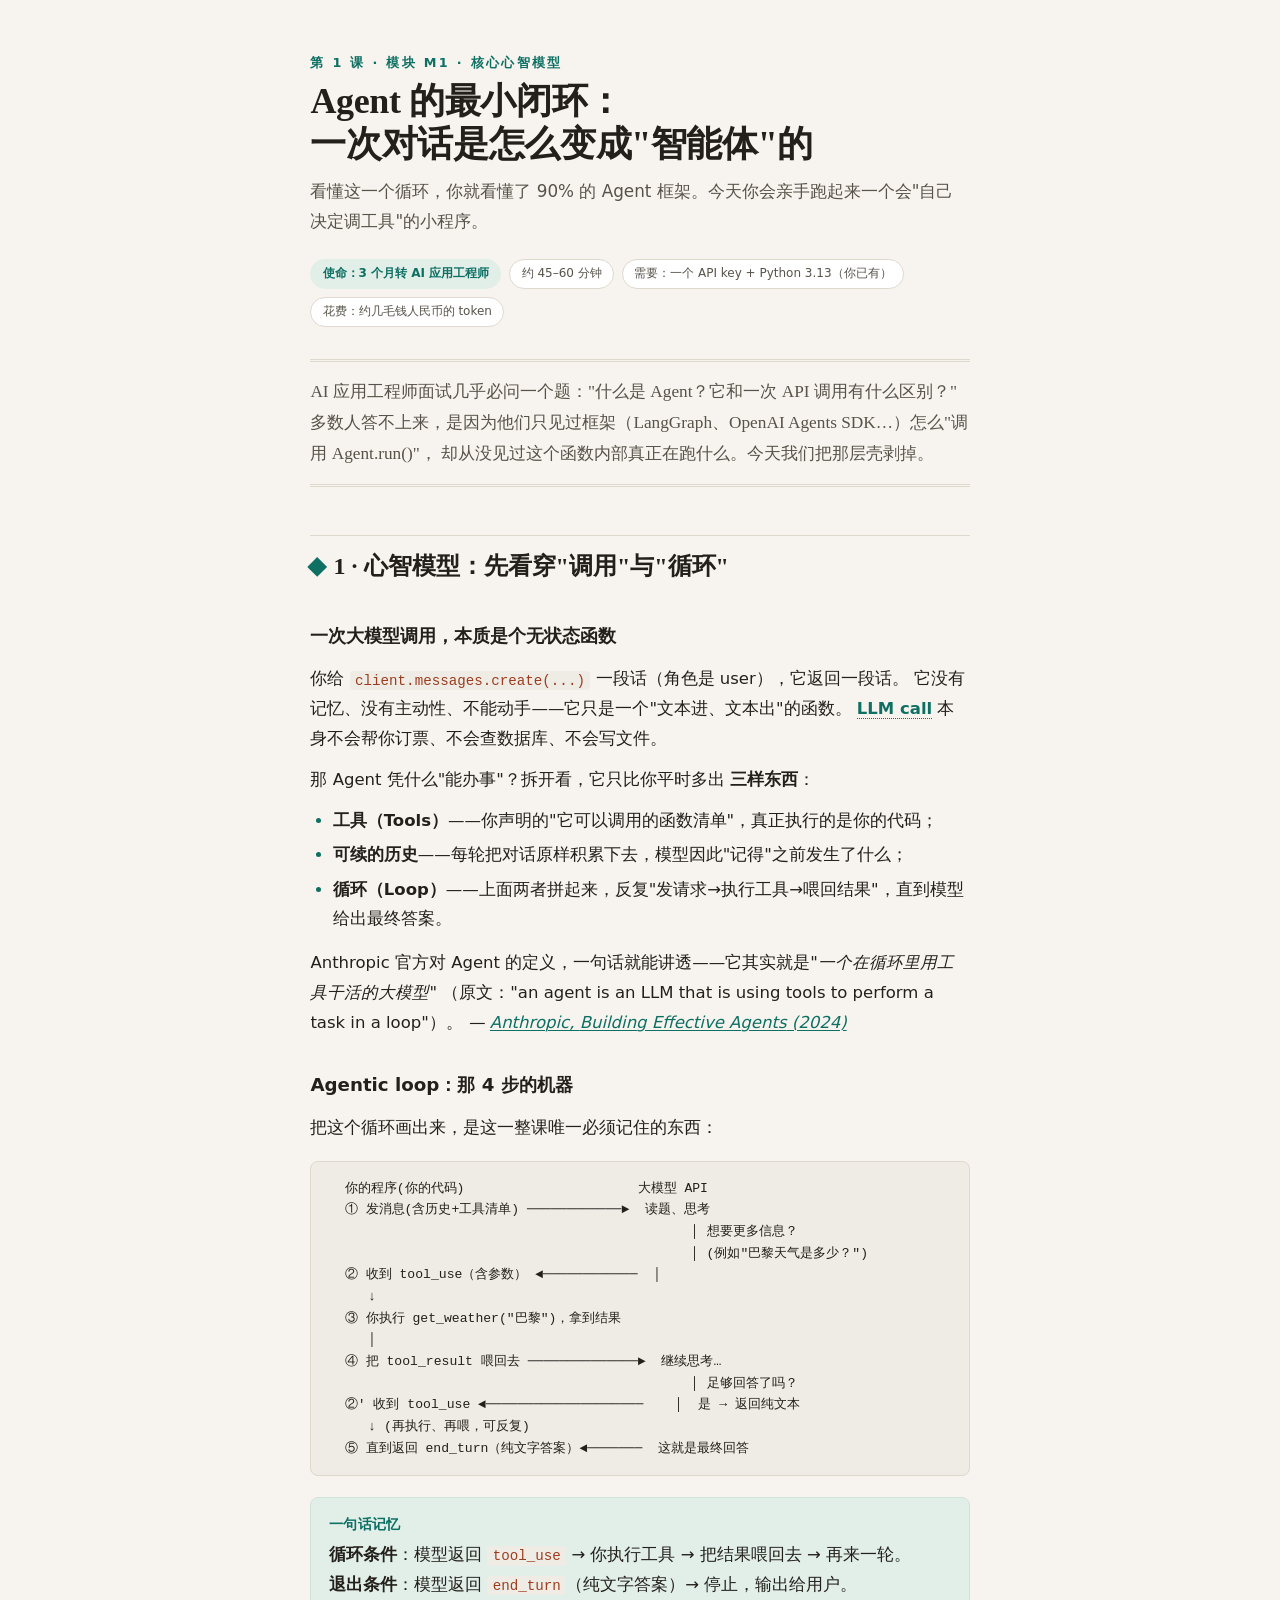
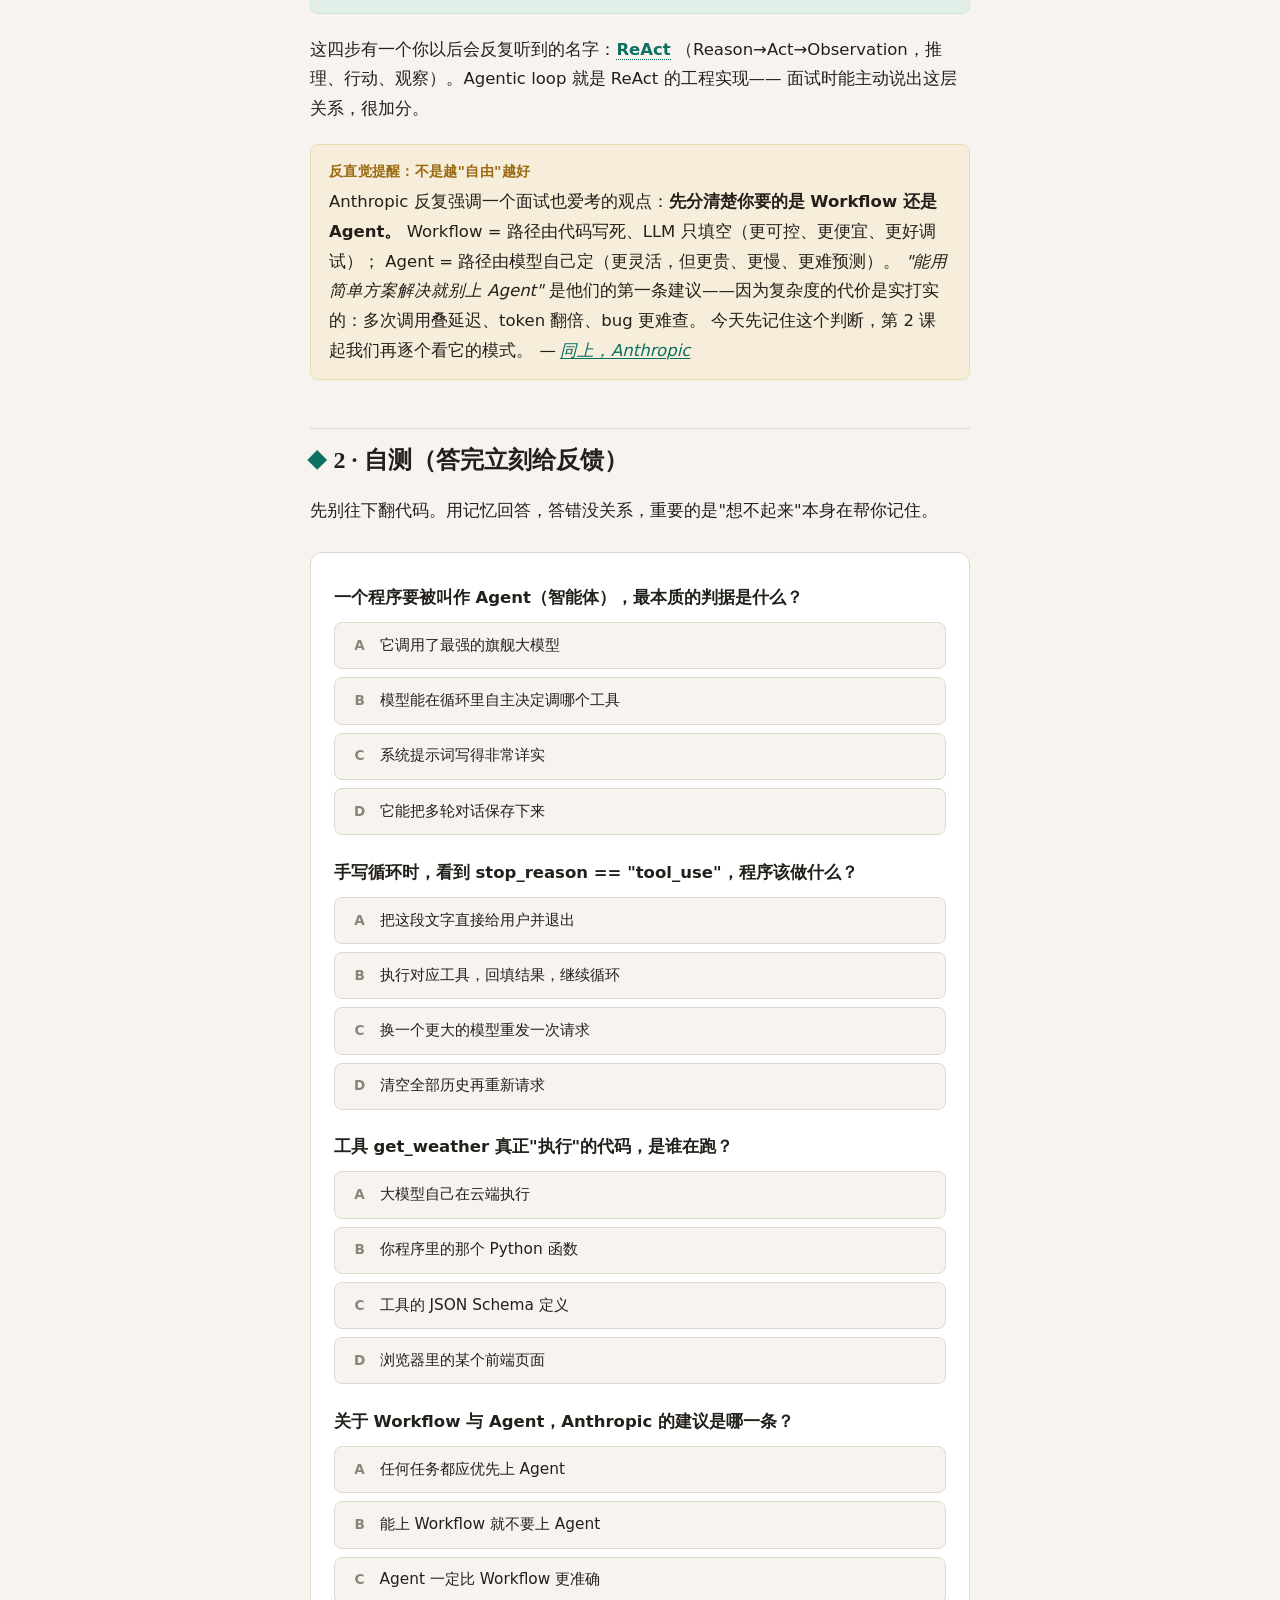
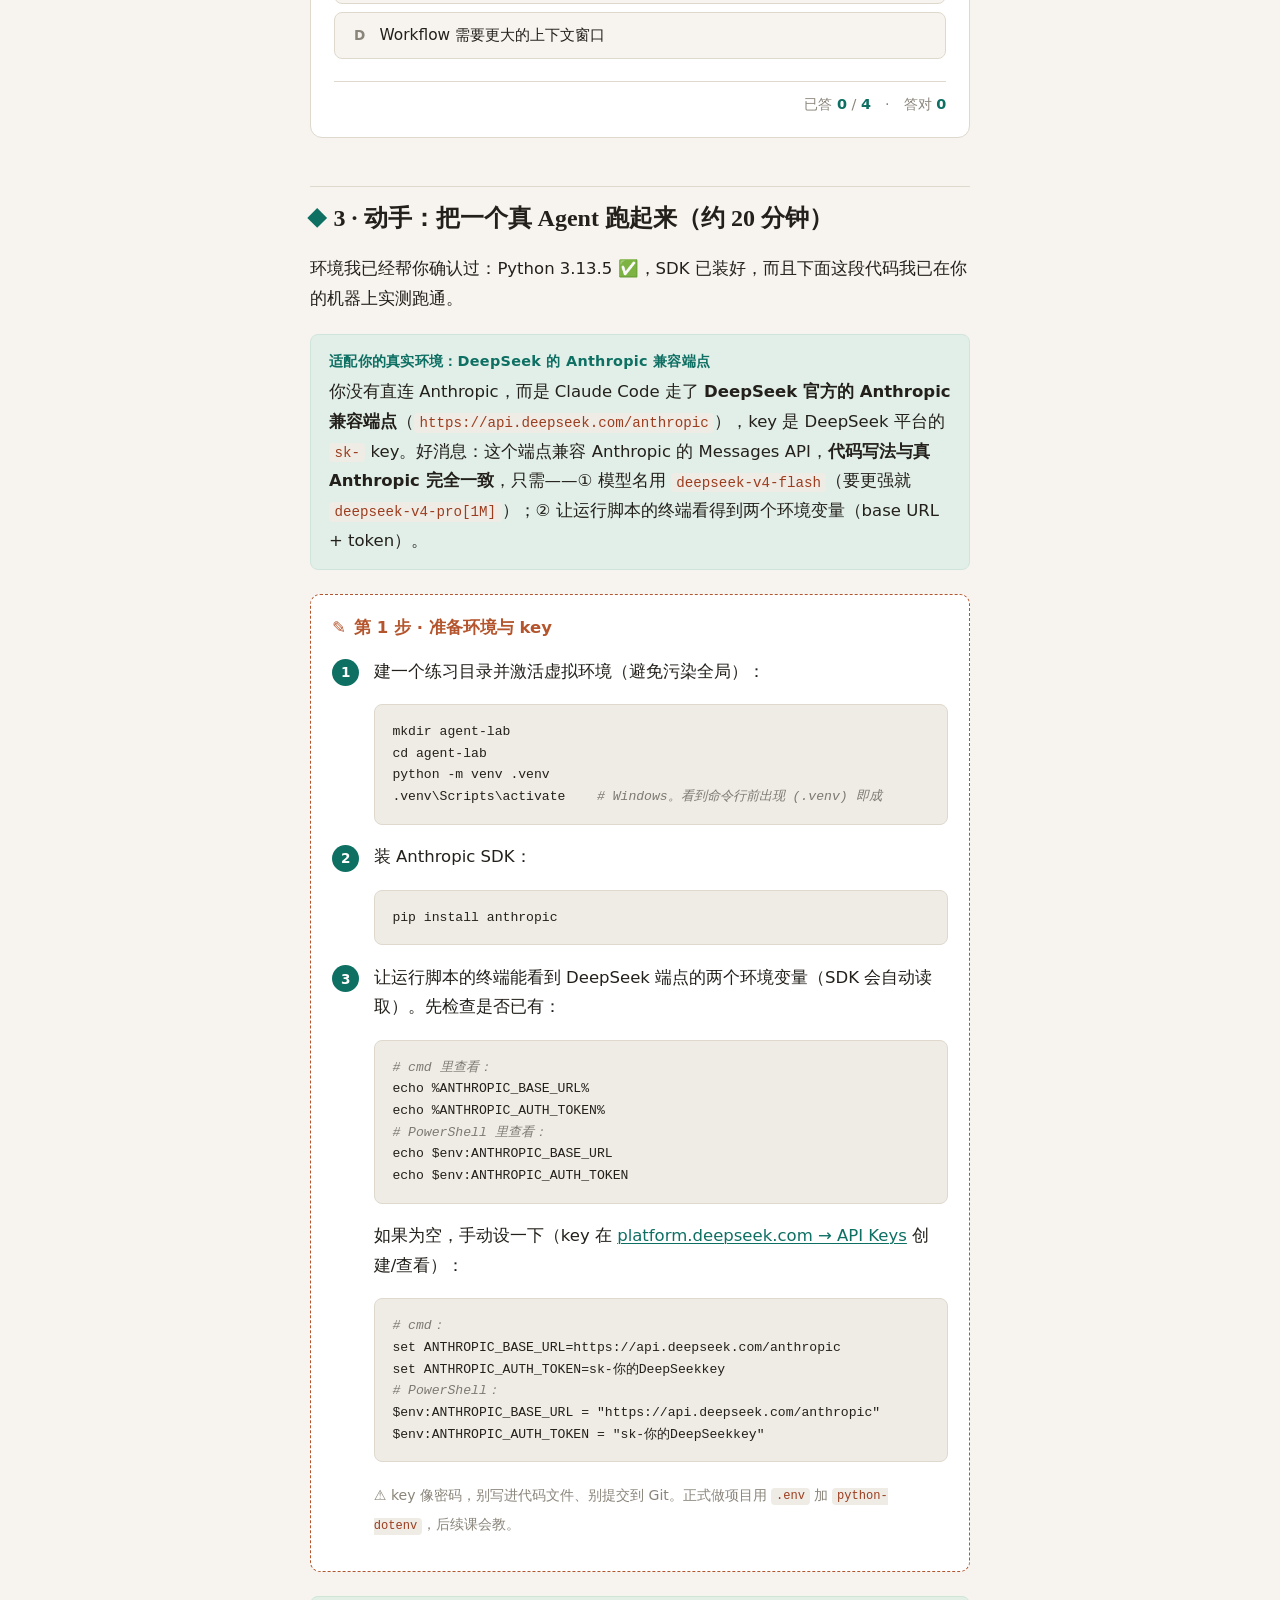
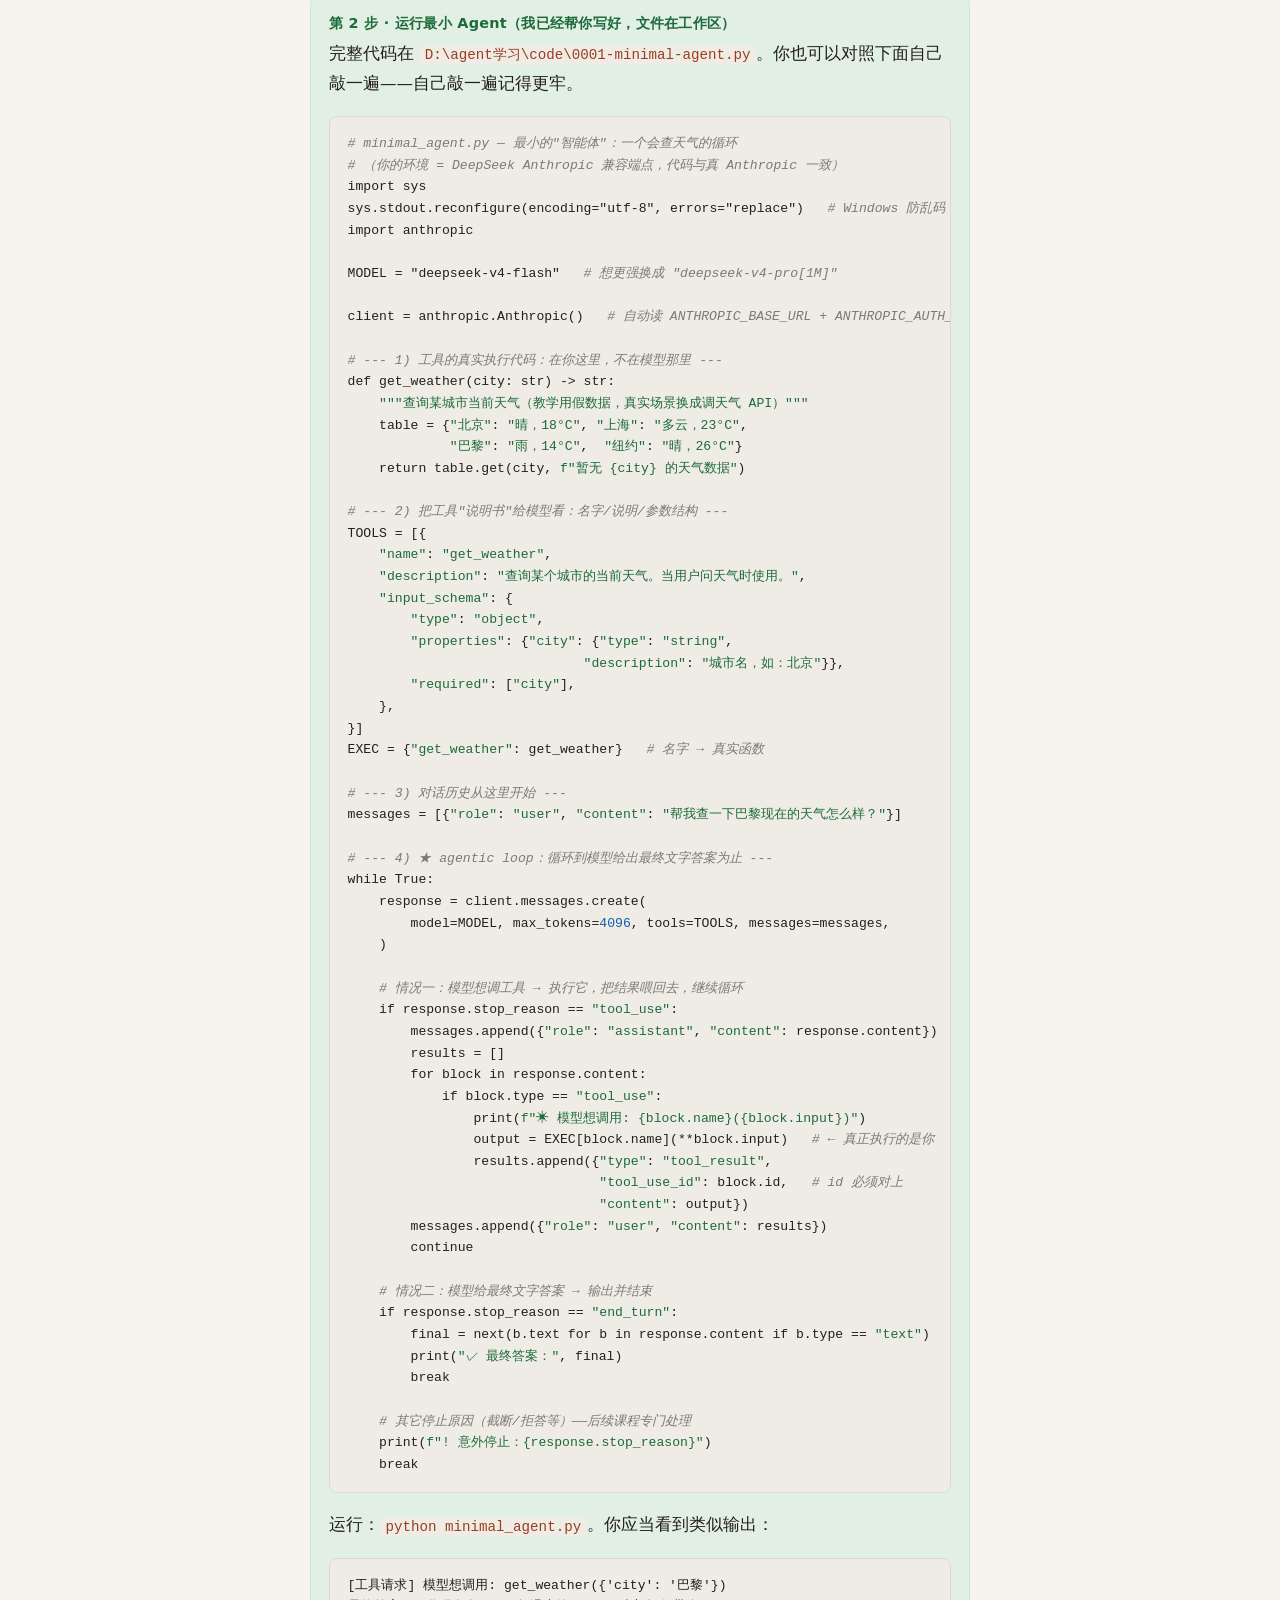
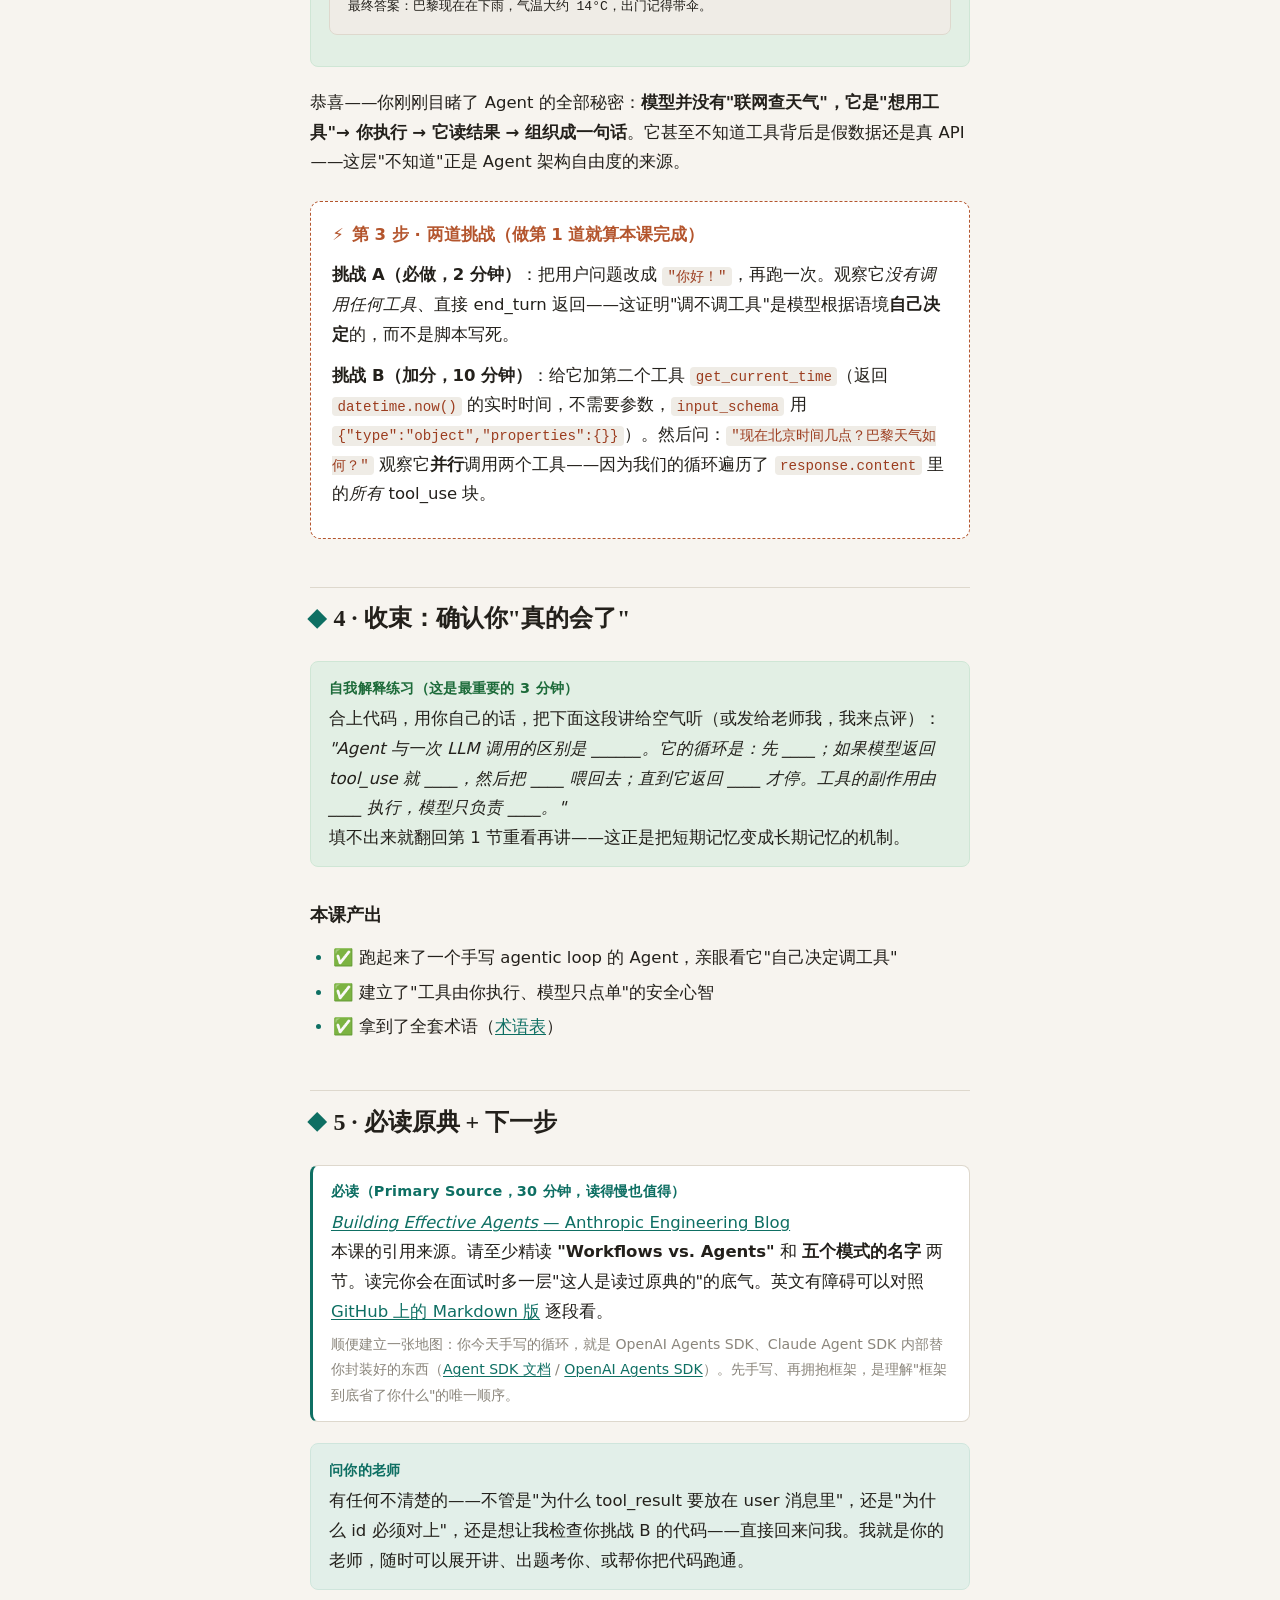
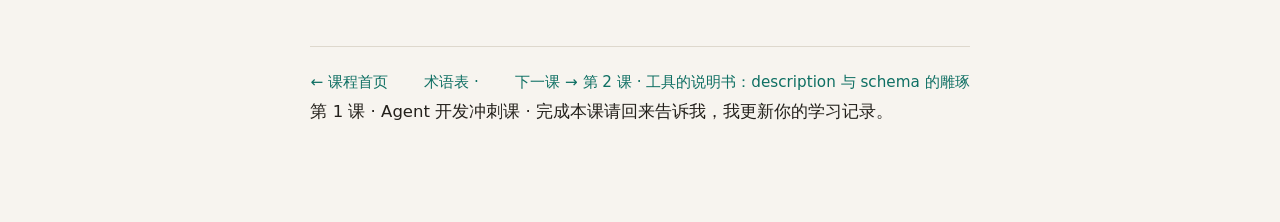
==== commit f1eebdf0: "第二课交付：工具的说明书（description 与 schema）" ====
--- a/lessons/0001-the-agentic-loop.html
+++ b/lessons/0001-the-agentic-loop.html
@@ -327,7 +327,7 @@
   <div class="lesson-nav">
     <a href="../index.html">← 课程首页</a>
     <a href="../reference/glossary-core-terms.html">术语表 ·</a>
-    <span class="next">下一课预告：M2 · 工具是"说明书"：description 与 schema 的雕琢（尚未发布）</span>
+    <a class="next" href="0002-the-tool-spec.html">下一课 → 第 2 课 · 工具的说明书：description 与 schema 的雕琢</a>
   </div>
 
   <footer class="colophon">第 1 课 · Agent 开发冲刺课 · 完成本课请回来告诉我，我更新你的学习记录。</footer>
